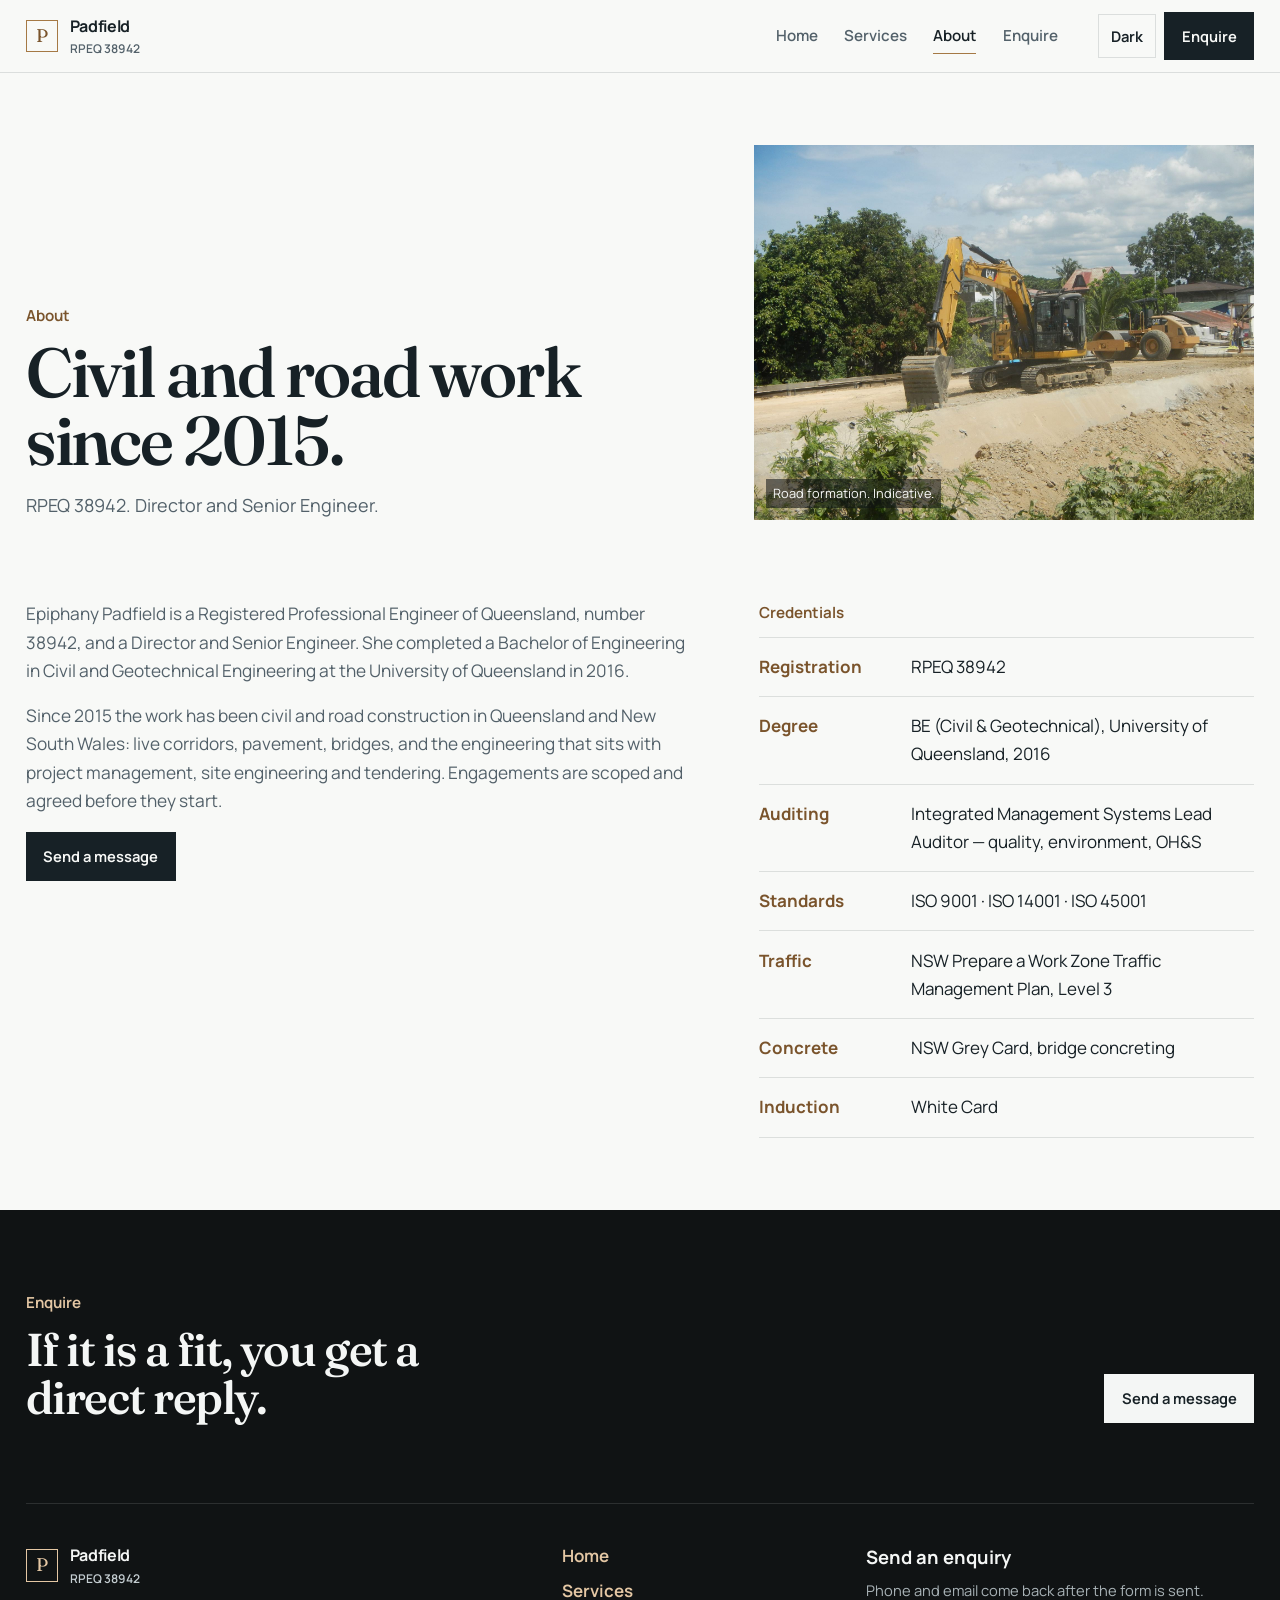
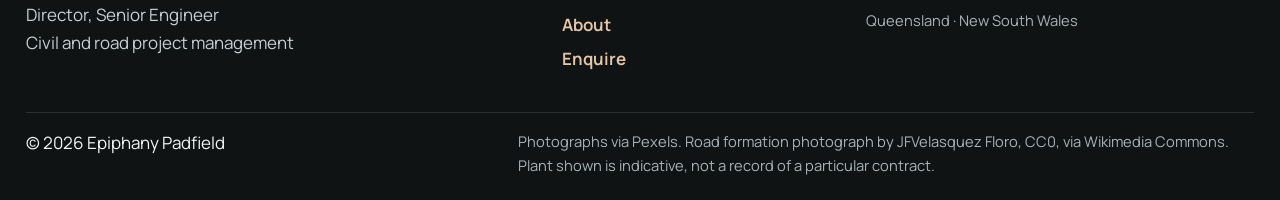
==== about.html @ 86256033 "Replace the project list with services, a short career note, and client names. Co-authored-by: Curso" ====
<!DOCTYPE html>
<html lang="en">
<head>
  <meta charset="utf-8">
  <meta name="viewport" content="width=device-width, initial-scale=1">
  <title>About · Epiphany Padfield · RPEQ 38942</title>
  <meta name="description" content="Epiphany Padfield is RPEQ 38942, a civil and geotechnical engineer from the University of Queensland. Civil and road work in Queensland and New South Wales since 2015.">
  <meta name="theme-color" content="#1A1E21">
  <link rel="icon" href="assets/favicon.svg" type="image/svg+xml">
  <link rel="preconnect" href="https://fonts.googleapis.com">
  <link rel="preconnect" href="https://fonts.gstatic.com" crossorigin>
  <link href="https://fonts.googleapis.com/css2?family=Fraunces:opsz,wght@9..144,500..650&family=Manrope:wght@400;500;600;700&display=swap" rel="stylesheet">
  <link rel="stylesheet" href="styles.css">
  <script>
    try {
      var saved = localStorage.getItem("padfield-theme");
      var theme = saved || (matchMedia("(prefers-color-scheme: light)").matches ? "light" : "dark");
      document.documentElement.setAttribute("data-theme", theme);
      document.documentElement.classList.add("js");
      var meta = document.querySelector('meta[name="theme-color"]');
      if (meta) meta.setAttribute("content", theme === "light" ? "#F8F9F7" : "#1A1E21");
    } catch (e) {}
  </script>
</head>
<body>
  <a class="skip" href="#content">Skip to content</a>
  <header class="nav">
    <div class="shell nav-bar">
      <a class="wordmark" href="index.html"><span class="mark" aria-hidden="true">P</span><span><strong>Padfield</strong><small>RPEQ 38942</small></span></a>
      <button class="nav-toggle" id="navToggle" type="button" aria-expanded="false" aria-controls="siteNav">Menu</button>
      <nav id="siteNav" aria-label="Pages">
        <a href="index.html">Home</a>
        <a href="services.html">Services</a>
        <a href="about.html" aria-current="page">About</a>
        <a href="enquire.html">Enquire</a>
      </nav>
      <div class="nav-tools">
        <button type="button" class="theme-toggle" id="themeToggle">Light</button>
        <a class="nav-cta" href="enquire.html">Enquire</a>
      </div>
    </div>
  </header>

  <main id="content">
    <header class="page-hero">
      <div class="shell page-hero-grid">
        <div>
          <p class="eyebrow">About</p>
          <h1>Civil and road work since 2015.</h1>
          <p class="lede">RPEQ 38942. Director and Senior Engineer.</p>
        </div>
        <figure class="frame">
          <img src="assets/formation.jpg" alt="Excavator and roller on a road formation" width="1800" height="1350">
          <figcaption>Road formation. Indicative.</figcaption>
        </figure>
      </div>
    </header>

    <div class="shell practice-layout reveal">
      <div class="prose">
        <p>Epiphany Padfield is a Registered Professional Engineer of Queensland, number 38942, and a Director and Senior Engineer. She completed a Bachelor of Engineering in Civil and Geotechnical Engineering at the University of Queensland in 2016.</p>
        <p>Since 2015 the work has been civil and road construction in Queensland and New South Wales: live corridors, pavement, bridges, and the engineering that sits with project management, site engineering and tendering. Engagements are scoped and agreed before they start.</p>
        <p><a class="btn" href="enquire.html">Send a message</a></p>
      </div>
      <div>
        <p class="eyebrow">Credentials</p>
        <ul class="cred-list">
          <li><span>Registration</span>RPEQ 38942</li>
          <li><span>Degree</span>BE (Civil &amp; Geotechnical), University of Queensland, 2016</li>
          <li><span>Auditing</span>Integrated Management Systems Lead Auditor — quality, environment, OH&amp;S</li>
          <li><span>Standards</span>ISO 9001 · ISO 14001 · ISO 45001</li>
          <li><span>Traffic</span>NSW Prepare a Work Zone Traffic Management Plan, Level 3</li>
          <li><span>Concrete</span>NSW Grey Card, bridge concreting</li>
          <li><span>Induction</span>White Card</li>
        </ul>
      </div>
    </div>
  </main>

  <footer class="foot">
    <div class="shell foot-cta">
      <div>
        <p class="eyebrow">Enquire</p>
        <h2>If it is a fit, you get a direct reply.</h2>
      </div>
      <div class="foot-cta-actions">
        <a class="btn" href="enquire.html">Send a message</a>
      </div>
    </div>
    <div class="shell foot-grid">
      <div>
        <a class="wordmark" href="index.html"><span class="mark" aria-hidden="true">P</span><span><strong>Padfield</strong><small>RPEQ 38942</small></span></a>
        <p class="foot-role">Director, Senior Engineer<br>Civil and road project management</p>
      </div>
      <nav aria-label="Footer">
        <a href="index.html">Home</a>
        <a href="services.html">Services</a>
        <a href="about.html">About</a>
        <a href="enquire.html">Enquire</a>
      </nav>
      <div class="foot-contact">
        <a href="enquire.html">Send an enquiry</a>
        <p class="fine">Phone and email come back after the form is sent.</p>
        <p class="fine">Queensland · New South Wales</p>
      </div>
    </div>
    <div class="shell foot-base">
      <p>© 2026 Epiphany Padfield</p>
      <p class="fine">Photographs via Pexels. Road formation photograph by JFVelasquez Floro, CC0, via Wikimedia Commons. Plant shown is indicative, not a record of a particular contract.</p>
    </div>
  </footer>
  <script src="main.js"></script>
</body>
</html>
---- styles.css ----
:root {
  --bg: #1a1e21;
  --bg-soft: #22272b;
  --bg-deep: #121518;
  --surface: #2a3035;
  --ink: #f4f6f5;
  --muted: #b4bec3;
  --line: rgba(244, 246, 245, 0.14);
  --bronze: #c4a078;
  --bronze-text: #e4c7a4;
  --steel: #8aadc0;
  --nav: rgba(26, 30, 33, 0.92);
  --btn-bg: #f4f6f5;
  --btn-ink: #172126;
  --danger: #e7b4a4;
  --shadow: 0 18px 40px rgba(0, 0, 0, 0.28);
  --serif: "Fraunces", "Iowan Old Style", Georgia, serif;
  --sans: "Manrope", "Segoe UI", sans-serif;
  --nav-h: 4.5rem;
  color-scheme: dark;
}

html[data-theme="light"] {
  --bg: #f8f9f7;
  --bg-soft: #f0f2f1;
  --bg-deep: #172126;
  --surface: #ffffff;
  --ink: #172126;
  --muted: #53616a;
  --line: rgba(23, 33, 38, 0.12);
  --bronze: #a57945;
  --bronze-text: #7a542c;
  --steel: #476574;
  --nav: rgba(248, 249, 247, 0.92);
  --btn-bg: #172126;
  --btn-ink: #f8f9f7;
  --danger: #8c3a2c;
  --shadow: 0 16px 40px rgba(23, 33, 38, 0.08);
  color-scheme: light;
}

* { box-sizing: border-box; }
html { scroll-behavior: smooth; background: var(--bg); }
body {
  margin: 0;
  background: var(--bg);
  color: var(--ink);
  font-family: var(--sans);
  font-size: 1.0625rem;
  font-weight: 400;
  line-height: 1.65;
  transition: background-color 0.35s ease, color 0.35s ease;
}
img, video { max-width: 100%; display: block; }
a { color: inherit; }
:focus-visible { outline: 2px solid var(--steel); outline-offset: 3px; }
.skip {
  position: absolute;
  left: 1rem;
  top: -4rem;
  background: var(--bronze-text);
  color: #172126;
  padding: 0.5rem 0.8rem;
  z-index: 40;
}
.skip:focus { top: 0.75rem; }

.shell { width: min(1240px, calc(100% - clamp(1.5rem, 4vw, 4.5rem))); margin-inline: auto; }
h1, h2, h3, .pcard-value, .record-value strong, .numeral {
  font-family: var(--serif);
  font-weight: 560;
  font-optical-sizing: auto;
  letter-spacing: -0.03em;
}
h1 { margin: 0; font-size: clamp(2.8rem, 5.4vw, 5.4rem); line-height: 0.98; }
h2 { margin: 0; font-size: clamp(2.15rem, 3.6vw, 3.5rem); line-height: 1.05; }
h3 { margin: 0; font-size: clamp(1.45rem, 2vw, 1.85rem); line-height: 1.15; font-weight: 560; }
p { margin: 0; }
.lede, .section-copy { color: var(--muted); max-width: 40rem; font-size: 1.125rem; }
.eyebrow {
  margin: 0 0 0.7rem;
  font-weight: 650;
  font-size: 0.95rem;
  color: var(--bronze-text);
}

.nav {
  position: sticky;
  top: 0;
  z-index: 30;
  background: var(--nav);
  backdrop-filter: blur(16px);
  border-bottom: 1px solid var(--line);
}
.nav-bar {
  min-height: var(--nav-h);
  display: flex;
  align-items: center;
  gap: 1rem;
}
.wordmark {
  display: flex;
  align-items: center;
  gap: 0.7rem;
  text-decoration: none;
  margin-right: auto;
}
.mark {
  width: 2.05rem;
  height: 2.05rem;
  display: grid;
  place-items: center;
  border: 1px solid var(--bronze);
  color: var(--bronze-text);
  font-family: var(--serif);
  font-size: 1.15rem;
  line-height: 1;
}
.wordmark strong { display: block; font-weight: 700; letter-spacing: -0.02em; font-size: 1rem; }
.wordmark small { display: block; color: var(--muted); font-size: 0.75rem; font-weight: 600; letter-spacing: 0.01em; }
.nav-toggle {
  display: none;
  border: 1px solid var(--line);
  background: transparent;
  color: var(--ink);
  font: inherit;
  font-weight: 650;
  padding: 0.5rem 0.7rem;
  cursor: pointer;
}
#siteNav { display: flex; align-items: center; gap: 0.15rem; }
#siteNav a {
  position: relative;
  text-decoration: none;
  color: var(--muted);
  font-weight: 600;
  font-size: 0.95rem;
  padding: 0.7rem 0.75rem;
}
#siteNav a::after {
  content: "";
  position: absolute;
  left: 0.75rem;
  right: 0.75rem;
  bottom: 0.35rem;
  height: 1px;
  background: var(--bronze);
  transform: scaleX(0);
  transform-origin: left center;
  transition: transform 0.35s ease;
}
#siteNav a:hover { color: var(--ink); }
#siteNav a:hover::after,
#siteNav a[aria-current="page"]::after { transform: scaleX(1); }
#siteNav a[aria-current="page"] { color: var(--ink); }
.nav-tools { display: flex; align-items: center; gap: 0.5rem; margin-left: 0.75rem; }
.theme-toggle, .nav-cta, .btn {
  font: inherit;
  font-weight: 650;
  font-size: 0.92rem;
  cursor: pointer;
  text-decoration: none;
  border: 1px solid transparent;
}
.theme-toggle {
  background: transparent;
  color: var(--ink);
  border-color: var(--line);
  padding: 0.55rem 0.75rem;
}
.theme-toggle:hover, .nav-cta:hover, .btn:hover { transform: translateY(-1px); }
.nav-cta, .btn {
  display: inline-flex;
  align-items: center;
  justify-content: center;
  background: var(--btn-bg);
  color: var(--btn-ink);
  padding: 0.7rem 1.05rem;
  transition: transform 0.25s ease, background-color 0.25s ease, color 0.25s ease, border-color 0.25s ease;
}
.btn:active, .nav-cta:active, .theme-toggle:active { transform: translateY(0); }
.btn-ghost {
  background: transparent;
  color: #f7f8f6;
  border-color: rgba(247, 248, 246, 0.45);
}
.btn-line {
  background: transparent;
  color: var(--ink);
  border-color: var(--line);
}
.btn-line:hover { border-color: var(--ink); }
.link {
  color: var(--steel);
  font-weight: 700;
  text-underline-offset: 0.22em;
}
.link:hover { color: var(--ink); }

.hero {
  position: relative;
  height: min(640px, 70vh);
  min-height: 520px;
  color: #f7f8f6;
  display: flex;
  align-items: flex-end;
  overflow: hidden;
}
.hero-media {
  position: absolute;
  inset: 0;
  transform: scale(1.06);
}
.hero-media img,
.hero-media video {
  width: 100%;
  height: 100%;
  object-fit: cover;
  object-position: center 62%;
  position: absolute;
  inset: 0;
}
.hero-shade {
  position: absolute;
  inset: 0;
  background:
    linear-gradient(180deg, rgba(18, 21, 24, 0.18) 0%, rgba(18, 21, 24, 0.12) 40%, rgba(18, 21, 24, 0.78) 100%),
    linear-gradient(90deg, rgba(18, 21, 24, 0.72) 0%, rgba(18, 21, 24, 0.25) 52%, rgba(18, 21, 24, 0.05) 100%);
}
.hero-copy { position: relative; z-index: 1; padding-bottom: 4.75rem; }
.hero-copy-inner { max-width: 40rem; }
.hero h1 { color: #fff; font-size: clamp(3.3rem, 6.2vw, 5.8rem); }
.hero .eyebrow { color: #e4c7a4; }
.hero-role { margin: 0.85rem 0 0; font-size: 1.2rem; font-weight: 600; color: rgba(247, 248, 246, 0.94); }
.hero .lede { margin-top: 0.9rem; color: rgba(247, 248, 246, 0.86); }
.hero-actions { display: flex; flex-wrap: wrap; gap: 0.7rem; margin-top: 1.35rem; }
.photo-note {
  position: absolute;
  z-index: 2;
  right: clamp(1rem, 3vw, 2rem);
  bottom: 4.6rem;
  margin: 0;
  font-size: 0.8rem;
  color: #f7f8f6;
  background: rgba(16, 19, 20, 0.55);
  padding: 0.3rem 0.5rem;
}

.proof { position: relative; z-index: 2; margin-top: -2.6rem; }
.proof ul {
  display: grid;
  grid-template-columns: repeat(4, 1fr);
  list-style: none;
  margin: 0;
  padding: 0;
  background: var(--surface);
  border: 1px solid var(--line);
  box-shadow: var(--shadow);
}
.proof li { padding: 1.25rem 1.3rem; }
.proof li + li { box-shadow: inset 1px 0 0 var(--line); }
.proof span { display: block; color: var(--muted); font-size: 0.95rem; }
.proof strong { display: block; margin-top: 0.15rem; font-size: 1.2rem; font-weight: 700; letter-spacing: -0.02em; }

.block { padding: clamp(4rem, 8vw, 6.5rem) 0; }
.band-soft { background: var(--bg-soft); }
.band-deep { background: var(--bg-deep); color: #f4f6f5; }
.band-deep .eyebrow, .band-deep .link { color: #e4c7a4; }
.band-deep .link:hover { color: #fff; }
.band-deep .section-copy, .band-deep .pcard-meta, .band-deep .pcard-role { color: #c5ced2; }
.split-head {
  display: grid;
  grid-template-columns: 1.25fr 0.75fr;
  gap: 2rem 3rem;
  align-items: end;
  margin-bottom: 1.75rem;
}
.split-head .section-copy { margin-top: 0.35rem; }

.bento {
  display: grid;
  grid-template-columns: 1.35fr 1fr 1fr;
  gap: 0.85rem;
}
.tile {
  display: flex;
  flex-direction: column;
  justify-content: space-between;
  gap: 1.25rem;
  min-height: 190px;
  padding: 1.25rem 1.25rem 1.15rem;
  background: var(--surface);
  color: var(--ink);
  text-decoration: none;
  border: 1px solid var(--line);
  transition: transform 0.4s ease, border-color 0.4s ease, box-shadow 0.4s ease;
}
.tile:hover { transform: translateY(-4px); border-color: color-mix(in srgb, var(--bronze) 50%, var(--line)); box-shadow: var(--shadow); }
.tile .idx { font-weight: 700; color: var(--bronze-text); font-variant-numeric: tabular-nums; }
.tile p { color: var(--muted); }
.tile-lead {
  grid-row: span 2;
  position: relative;
  min-height: 420px;
  color: #f7f8f6;
  border: 0;
  overflow: hidden;
  padding: 0;
}
.tile-lead img { position: absolute; inset: 0; width: 100%; height: 100%; object-fit: cover; transition: transform 0.8s ease; }
.tile-lead:hover img { transform: scale(1.04); }
.tile-lead::after {
  content: "";
  position: absolute;
  inset: 0;
  background: linear-gradient(180deg, rgba(16, 19, 20, 0.05) 15%, rgba(16, 19, 20, 0.84) 100%);
}
.tile-lead .tile-body { position: relative; z-index: 1; margin-top: auto; padding: 1.35rem; }
.tile-lead .idx, .tile-lead h3 { color: #f7f8f6; }
.tile-lead .idx { color: #e4c7a4; }
.tile-lead p { color: rgba(247, 248, 246, 0.88); }

.project-grid { display: grid; grid-template-columns: 1.25fr 1fr; gap: 0.85rem; margin-top: 2rem; }
.pcard {
  display: flex;
  flex-direction: column;
  justify-content: flex-end;
  gap: 0.35rem;
  min-height: 230px;
  padding: 1.4rem;
  text-decoration: none;
  color: #f4f6f5;
  background: rgba(244, 246, 245, 0.04);
  border: 1px solid rgba(244, 246, 245, 0.14);
  transition: transform 0.4s ease, background-color 0.4s ease, border-color 0.4s ease;
}
.pcard:hover { transform: translateY(-4px); background: rgba(244, 246, 245, 0.08); border-color: rgba(228, 199, 164, 0.75); }
.pcard-lead { grid-row: span 2; min-height: 100%; justify-content: space-between; }
.pcard-kicker { color: #e4c7a4; font-weight: 650; font-size: 0.95rem; }
.pcard-value { margin: 0.15rem 0 0.4rem; font-size: clamp(3.2rem, 5vw, 5rem); line-height: 0.9; color: #f7f8f6; }
.pcard-role { font-weight: 650; color: #f4f6f5; }
.offer-grid { display: grid; grid-template-columns: 1.2fr 0.8fr; gap: 0.85rem; }
.offer {
  background: var(--surface);
  border: 1px solid var(--line);
  padding: 1.5rem 1.4rem 0.4rem;
}
.offer h3 { margin-bottom: 0.4rem; }
.offer ul { list-style: none; margin: 0.6rem 0 0; padding: 0; }
.offer li {
  display: grid;
  gap: 0.2rem;
  padding: 0.95rem 0;
  border-top: 1px solid var(--line);
}
.offer li strong { font-size: 1.12rem; letter-spacing: -0.02em; }
.offer li span, .offer-note { color: var(--muted); }
.offer-note { margin: 0.15rem 0 1rem; font-size: 0.92rem; }
.clients {
  display: grid;
  grid-template-columns: repeat(4, 1fr);
  gap: 0.85rem;
  list-style: none;
  margin: 1.5rem 0 0;
  padding: 0;
}
.clients li {
  margin: 0;
  background: var(--surface);
  border: 1px solid var(--line);
  padding: 1.35rem 1.15rem;
  font-family: var(--serif);
  font-weight: 560;
  font-size: clamp(1.35rem, 2vw, 1.7rem);
  line-height: 1.15;
  letter-spacing: -0.03em;
}
.more { margin-top: 1.4rem; }
.page-end { padding: 2.2rem 0 3.5rem; }

.gallery { padding-bottom: clamp(3rem, 6vw, 5rem); }
.gallery-grid {
  display: grid;
  grid-template-columns: 1.45fr 1fr;
  grid-template-rows: 210px 210px;
  gap: 0.75rem;
}
.gallery-grid figure { margin: 0; position: relative; overflow: hidden; background: #121518; }
.gallery-grid img { width: 100%; height: 100%; object-fit: cover; transition: transform 0.8s ease; }
.gallery-grid figure:hover img { transform: scale(1.04); }
.gallery-main { grid-row: span 2; }
.gallery figcaption, .frame figcaption, .service-visual figcaption {
  position: absolute;
  z-index: 1;
  left: 0.75rem;
  bottom: 0.75rem;
  margin: 0;
  font-size: 0.8rem;
  color: #f7f8f6;
  background: rgba(16, 19, 20, 0.55);
  padding: 0.25rem 0.45rem;
}
.gallery-note { margin-top: 0.8rem; color: var(--muted); max-width: 46rem; }

.practice-split {
  display: grid;
  grid-template-columns: 0.9fr 1.1fr;
  gap: clamp(1.5rem, 4vw, 4rem);
  align-items: center;
}
.frame { margin: 0; position: relative; overflow: hidden; background: #121518; min-height: 280px; }
.frame img { width: 100%; height: 100%; object-fit: cover; min-height: 420px; transition: transform 0.8s ease; }
.practice-split:hover img { transform: scale(1.03); }
.practice-copy { display: grid; gap: 1rem; }
.practice-copy p { max-width: 40rem; color: var(--muted); }
.practice-copy h2 { color: var(--ink); }

.page-hero { padding: clamp(2.4rem, 6vw, 4.5rem) 0 0.5rem; }
.page-hero-grid {
  display: grid;
  grid-template-columns: 1.15fr 0.85fr;
  gap: clamp(1.5rem, 4vw, 3.5rem);
  align-items: end;
}
.page-hero .lede { margin-top: 1rem; }
.page-hero .frame img { min-height: 280px; max-height: 420px; }

.service-row {
  display: grid;
  grid-template-columns: 1.05fr 0.95fr;
  gap: clamp(1.25rem, 4vw, 4rem);
  align-items: center;
  padding: clamp(2rem, 4vw, 3.4rem) 0;
  border-top: 1px solid var(--line);
  scroll-margin-top: 5.5rem;
}
.service-row:last-child { border-bottom: 1px solid var(--line); }
.service-copy .idx {
  display: block;
  font-family: var(--serif);
  font-size: clamp(2.4rem, 4vw, 3.4rem);
  line-height: 0.9;
  color: var(--bronze-text);
  margin-bottom: 0.75rem;
}
.service-copy h2 { font-size: clamp(1.8rem, 3vw, 2.6rem); margin-bottom: 0.75rem; }
.service-copy p { color: var(--muted); max-width: 38rem; }
.service-visual {
  position: relative;
  min-height: 280px;
  overflow: hidden;
  background: var(--bg-soft);
}
.service-visual img { position: absolute; inset: 0; width: 100%; height: 100%; object-fit: cover; transition: transform 0.8s ease; }
.service-row:hover img { transform: scale(1.04); }
.service-row:nth-child(even) .service-visual { order: -1; }
.numeral {
  position: absolute;
  inset: 0;
  display: grid;
  place-items: center;
  font-size: clamp(5rem, 10vw, 8rem);
  color: var(--bronze);
  line-height: 1;
}

.records { display: grid; grid-template-columns: 1fr 1fr; gap: 0.9rem; padding: 2rem 0 1rem; }
.record {
  background: var(--surface);
  border: 1px solid var(--line);
  padding: 1.35rem 1.35rem 1.15rem;
  display: flex;
  flex-direction: column;
  gap: 0.45rem;
  scroll-margin-top: 5.5rem;
  transition: transform 0.35s ease, border-color 0.35s ease;
}
.record:hover { transform: translateY(-3px); border-color: color-mix(in srgb, var(--bronze) 45%, var(--line)); }
.record:first-child {
  grid-column: 1 / -1;
  display: grid;
  grid-template-columns: 0.7fr 1.3fr;
  gap: 1rem 2rem;
  align-items: end;
  padding: clamp(1.5rem, 3vw, 2.4rem);
}
.record-value span, .pcard-kicker { letter-spacing: 0; }
.record-value strong {
  display: block;
  font-size: clamp(2.6rem, 4vw, 4.6rem);
  line-height: 0.9;
  font-weight: 560;
  color: var(--ink);
}
.record:first-child .record-value strong { font-size: clamp(3.4rem, 6vw, 5.6rem); }
.record-value span { color: var(--bronze-text); font-weight: 700; font-family: var(--sans); letter-spacing: 0; font-size: 0.95rem; }
.record h2 { font-size: clamp(1.55rem, 2.4vw, 2.15rem); }
.record-role { font-weight: 700; }
.record details { margin-top: 0.35rem; }
.record summary {
  cursor: pointer;
  font-weight: 700;
  color: var(--steel);
  list-style: none;
}
.record summary::-webkit-details-marker { display: none; }
.record summary::after { content: " +"; font-weight: 500; }
.record details[open] summary::after { content: " –"; }
.record dl { display: grid; gap: 0.45rem; margin: 0.8rem 0 0; }
.record dl div { display: grid; grid-template-columns: 8rem 1fr; gap: 0.75rem; }
.record dt { color: var(--muted); font-weight: 650; }
.record dd { margin: 0; }
.record .fine { color: var(--muted); margin-top: 0.7rem; }

.practice-layout {
  display: grid;
  grid-template-columns: 1.15fr 0.85fr;
  gap: clamp(2rem, 5vw, 4.5rem);
  align-items: start;
  padding: clamp(2.5rem, 6vw, 4.5rem) 0;
}
.prose { display: grid; gap: 1rem; max-width: 42rem; }
.prose p { color: var(--muted); font-size: 1.08rem; }
.cred-list { list-style: none; margin: 0; padding: 0; }
.cred-list li {
  display: grid;
  grid-template-columns: 8.5rem 1fr;
  gap: 1rem;
  padding: 0.95rem 0;
  border-top: 1px solid var(--line);
}
.cred-list li:last-child { border-bottom: 1px solid var(--line); }
.cred-list span { color: var(--bronze-text); font-weight: 700; }

.enquire-layout {
  display: grid;
  grid-template-columns: 0.82fr 1.18fr;
  gap: clamp(1.5rem, 4vw, 4rem);
  align-items: start;
  padding: clamp(2.8rem, 6vw, 5rem) 0 clamp(3rem, 6vw, 5rem);
}
.enquire-intro { position: sticky; top: 6rem; display: grid; gap: 0.85rem; }
.enquire-intro .lede { margin-top: 0.35rem; }
.contact-line { font-size: 1.35rem; font-weight: 700; text-decoration: none; letter-spacing: -0.02em; }
.contact-line:hover { color: var(--steel); }
.enquire-intro .frame { margin-top: 0.6rem; }
.enquire-intro .frame img { min-height: 220px; max-height: 280px; }
.form-card {
  background: var(--surface);
  border: 1px solid var(--line);
  box-shadow: var(--shadow);
  padding: clamp(1.4rem, 3vw, 2.4rem);
}
form { display: grid; gap: 1.05rem; }
.field { display: grid; gap: 0.4rem; font-weight: 700; font-size: 0.98rem; }
input, select, textarea {
  width: 100%;
  font-family: inherit;
  font-size: 1.0625rem;
  font-weight: 400;
  color: var(--ink);
  background: var(--bg);
  border: 1px solid var(--line);
  padding: 0.85rem 0.9rem;
  border-radius: 0;
}
textarea { resize: vertical; min-height: 9rem; }
select {
  appearance: none;
  background-image: linear-gradient(45deg, transparent 50%, var(--ink) 50%), linear-gradient(135deg, var(--ink) 50%, transparent 50%);
  background-position: calc(100% - 18px) center, calc(100% - 12px) center;
  background-size: 6px 6px, 6px 6px;
  background-repeat: no-repeat;
}
input:focus, select:focus, textarea:focus { outline: none; border-color: var(--steel); box-shadow: 0 0 0 3px color-mix(in srgb, var(--steel) 35%, transparent); }
input:user-invalid, select:user-invalid, textarea:user-invalid { border-color: var(--danger); }
.split { display: grid; grid-template-columns: 1fr 1fr; gap: 1rem; }
.hp { position: absolute; left: -9999px; }
.form-status { min-height: 1.4em; font-weight: 650; color: var(--steel); }
.form-status.is-error { color: var(--danger); }
.contact-reveal { display: grid; gap: 0.25rem; padding-top: 0.35rem; }
.contact-reveal[hidden] { display: none; }
.contact-reveal p { color: var(--muted); font-size: 0.95rem; }
.form-card .btn { justify-self: start; min-width: 11rem; }

.foot { background: #101314; color: #f4f6f5; }
.foot-cta {
  display: grid;
  grid-template-columns: 1.4fr auto;
  gap: 2rem;
  align-items: end;
  padding: clamp(3rem, 7vw, 5rem) 0;
  border-bottom: 1px solid rgba(244, 246, 245, 0.12);
}
.foot .eyebrow { color: #e4c7a4; }
.foot h2 { max-width: 16ch; }
.foot-cta-actions { display: flex; flex-wrap: wrap; gap: 0.7rem; }
.foot .btn { background: #f4f6f5; color: #172126; }
.foot .btn-ghost { background: transparent; color: #f4f6f5; border-color: rgba(244, 246, 245, 0.4); }
.foot .btn-ghost:hover { background: #f4f6f5; color: #172126; }
.foot-grid {
  display: grid;
  grid-template-columns: 1.3fr 0.7fr 1fr;
  gap: 2rem;
  padding: 2.4rem 0;
}
.foot a { color: #e4c7a4; text-decoration: none; }
.foot a:hover { color: #fff; }
.foot .wordmark { color: #f4f6f5; margin: 0 0 0.8rem; }
.foot .mark { color: #e4c7a4; border-color: #e4c7a4; }
.foot .wordmark small { color: #c5ced2; }
.foot-role { color: #c5ced2; }
.foot nav { display: grid; gap: 0.4rem; align-content: start; }
.foot nav a { font-weight: 650; }
.foot-contact { display: grid; gap: 0.35rem; align-content: start; }
.foot-contact a { font-size: 1.15rem; font-weight: 700; color: #f4f6f5; }
.foot-base {
  display: flex;
  justify-content: space-between;
  gap: 1.5rem;
  flex-wrap: wrap;
  padding: 1rem 0 1.4rem;
  border-top: 1px solid rgba(244, 246, 245, 0.12);
}
.fine { color: #a8b2b6; font-size: 0.92rem; max-width: 46rem; }
.foot .fine { color: #a8b2b6; }

.js .reveal { opacity: 0; transform: translateY(16px); transition: opacity 0.7s ease, transform 0.7s ease; }
.js .reveal.is-in { opacity: 1; transform: none; }

@media (max-width: 980px) {
  .bento, .project-grid, .split-head, .page-hero-grid, .practice-split, .practice-layout, .enquire-layout, .service-row, .foot-cta, .foot-grid, .gallery-grid, .offer-grid, .clients {
    grid-template-columns: 1fr;
  }
  .tile-lead, .pcard-lead, .gallery-main, .record:first-child { grid-row: auto; grid-column: auto; }
  .gallery-grid { grid-template-rows: none; }
  .gallery-grid figure, .gallery-main { min-height: 220px; height: 240px; }
  .service-row:nth-child(even) .service-visual { order: 0; }
  .service-visual { min-height: 220px; }
  .enquire-intro { position: static; }
  .records { grid-template-columns: 1fr; }
  .record:first-child { display: flex; }
  .frame img, .page-hero .frame img { min-height: 240px; }
}

@media (max-width: 860px) {
  .nav-toggle { display: inline-flex; }
  .js #siteNav {
    display: none;
    position: absolute;
    left: 0;
    right: 0;
    top: 100%;
    flex-direction: column;
    align-items: stretch;
    gap: 0;
    background: var(--bg);
    border-bottom: 1px solid var(--line);
    padding: 0.4rem 1.25rem 1rem;
  }
  .js .nav.is-open #siteNav { display: flex; }
  #siteNav a { padding: 0.9rem 0; font-size: 1.15rem; border-bottom: 1px solid var(--line); }
  #siteNav a::after { left: 0; right: auto; width: 2.2rem; bottom: 0.55rem; }
  .nav { position: sticky; }
}

@media (max-width: 760px) {
  .hero { height: auto; min-height: 0; display: block; color: var(--ink); overflow: visible; }
  .hero-media { position: relative; height: min(52vw, 280px); transform: none; }
  .hero-shade { background: linear-gradient(180deg, rgba(18, 21, 24, 0) 45%, rgba(18, 21, 24, 0.45) 100%); }
  .hero-copy { padding: 1.35rem 0 0; }
  .hero h1, .hero-role { color: var(--ink); }
  .hero .eyebrow { color: var(--bronze-text); }
  .hero .lede { color: var(--muted); }
  .hero .btn-ghost { color: var(--ink); border-color: var(--line); }
  .hero .photo-note {
    top: calc(min(52vw, 280px) - 2.15rem);
    bottom: auto;
    left: 0.75rem;
    right: auto;
  }
  .proof { margin-top: 1.25rem; }
  .proof ul { grid-template-columns: 1fr 1fr; }
  .proof li:nth-child(odd) { box-shadow: none; }
  .proof li:nth-child(even) { box-shadow: inset 1px 0 0 var(--line); }
  .proof li:nth-child(n + 3) { box-shadow: inset 0 1px 0 var(--line); }
  .proof li:nth-child(even):nth-child(n + 3) { box-shadow: inset 1px 1px 0 var(--line); }
  .split, .cred-list li, .record dl div { grid-template-columns: 1fr; }
  .foot-base { display: grid; }
  .hero-actions .btn, .form-card .btn, .foot-cta-actions .btn { width: 100%; }
}

@media (prefers-reduced-motion: reduce) {
  html { scroll-behavior: auto; }
  .js .reveal { opacity: 1; transform: none; transition: none; }
  .hero-media, .tile, .tile-lead img, .pcard, .record, .gallery-grid img, .frame img, .service-visual img, .btn, .nav-cta, .theme-toggle {
    transition: none;
    transform: none;
  }
  .tile:hover, .pcard:hover, .record:hover, .btn:hover { transform: none; }
}
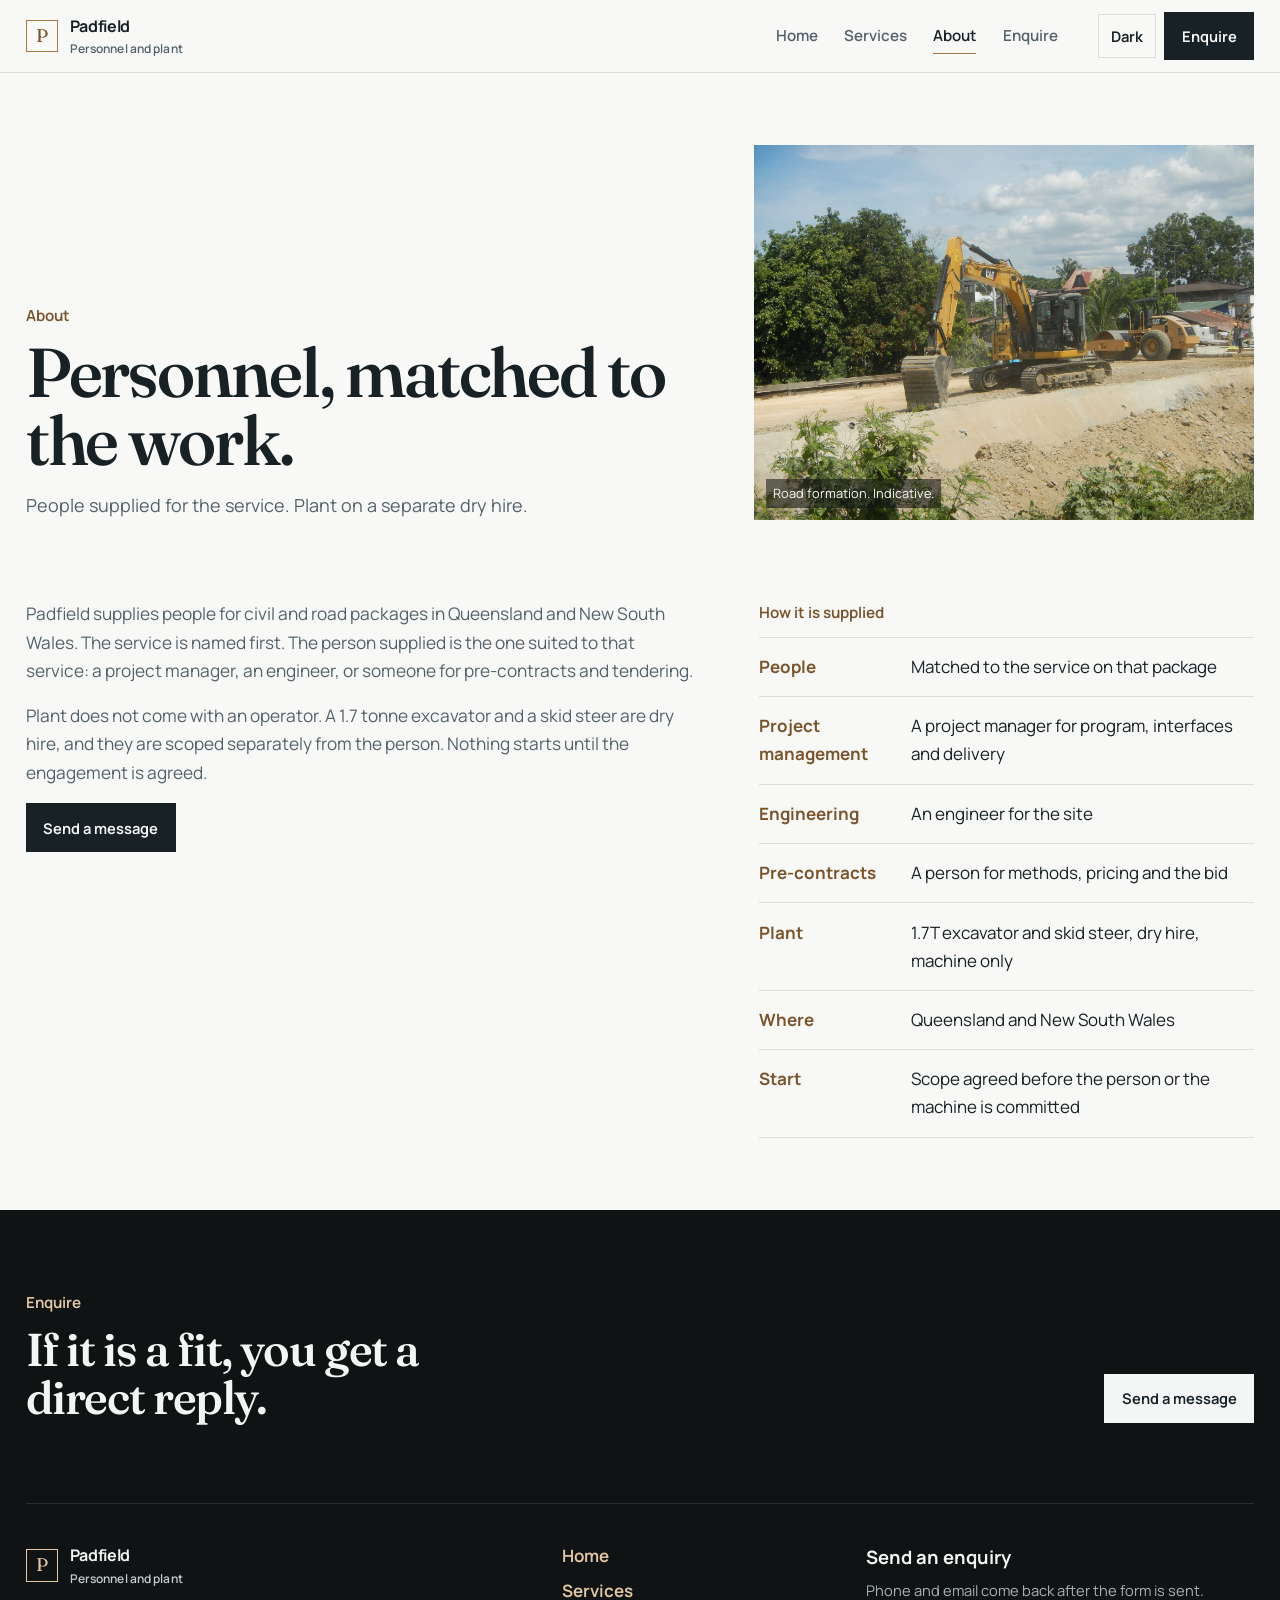
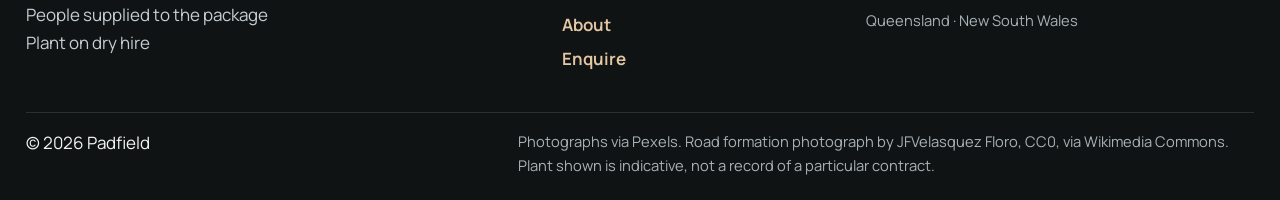
==== commit b036d58e: "Present the site as personnel and plant supply, without a personal name or registration number. Co-a" ====
--- a/about.html
+++ b/about.html
@@ -3,8 +3,8 @@
 <head>
   <meta charset="utf-8">
   <meta name="viewport" content="width=device-width, initial-scale=1">
-  <title>About · Epiphany Padfield · RPEQ 38942</title>
-  <meta name="description" content="Epiphany Padfield is RPEQ 38942, a civil and geotechnical engineer from the University of Queensland. Civil and road work in Queensland and New South Wales since 2015.">
+  <title>About · Padfield</title>
+  <meta name="description" content="Padfield supplies personnel for project management, engineering, and pre-contracts or tendering on civil and road packages in Queensland and New South Wales. Plant is dry hired separately.">
   <meta name="theme-color" content="#1A1E21">
   <link rel="icon" href="assets/favicon.svg" type="image/svg+xml">
   <link rel="preconnect" href="https://fonts.googleapis.com">
@@ -26,7 +26,7 @@
   <a class="skip" href="#content">Skip to content</a>
   <header class="nav">
     <div class="shell nav-bar">
-      <a class="wordmark" href="index.html"><span class="mark" aria-hidden="true">P</span><span><strong>Padfield</strong><small>RPEQ 38942</small></span></a>
+      <a class="wordmark" href="index.html"><span class="mark" aria-hidden="true">P</span><span><strong>Padfield</strong><small>Personnel and plant</small></span></a>
       <button class="nav-toggle" id="navToggle" type="button" aria-expanded="false" aria-controls="siteNav">Menu</button>
       <nav id="siteNav" aria-label="Pages">
         <a href="index.html">Home</a>
@@ -46,8 +46,8 @@
       <div class="shell page-hero-grid">
         <div>
           <p class="eyebrow">About</p>
-          <h1>Civil and road work since 2015.</h1>
-          <p class="lede">RPEQ 38942. Director and Senior Engineer.</p>
+          <h1>Personnel, matched to the work.</h1>
+          <p class="lede">People supplied for the service. Plant on a separate dry hire.</p>
         </div>
         <figure class="frame">
           <img src="assets/formation.jpg" alt="Excavator and roller on a road formation" width="1800" height="1350">
@@ -58,20 +58,20 @@
 
     <div class="shell practice-layout reveal">
       <div class="prose">
-        <p>Epiphany Padfield is a Registered Professional Engineer of Queensland, number 38942, and a Director and Senior Engineer. She completed a Bachelor of Engineering in Civil and Geotechnical Engineering at the University of Queensland in 2016.</p>
-        <p>Since 2015 the work has been civil and road construction in Queensland and New South Wales: live corridors, pavement, bridges, and the engineering that sits with project management, site engineering and tendering. Engagements are scoped and agreed before they start.</p>
+        <p>Padfield supplies people for civil and road packages in Queensland and New South Wales. The service is named first. The person supplied is the one suited to that service: a project manager, an engineer, or someone for pre-contracts and tendering.</p>
+        <p>Plant does not come with an operator. A 1.7 tonne excavator and a skid steer are dry hire, and they are scoped separately from the person. Nothing starts until the engagement is agreed.</p>
         <p><a class="btn" href="enquire.html">Send a message</a></p>
       </div>
       <div>
-        <p class="eyebrow">Credentials</p>
+        <p class="eyebrow">How it is supplied</p>
         <ul class="cred-list">
-          <li><span>Registration</span>RPEQ 38942</li>
-          <li><span>Degree</span>BE (Civil &amp; Geotechnical), University of Queensland, 2016</li>
-          <li><span>Auditing</span>Integrated Management Systems Lead Auditor — quality, environment, OH&amp;S</li>
-          <li><span>Standards</span>ISO 9001 · ISO 14001 · ISO 45001</li>
-          <li><span>Traffic</span>NSW Prepare a Work Zone Traffic Management Plan, Level 3</li>
-          <li><span>Concrete</span>NSW Grey Card, bridge concreting</li>
-          <li><span>Induction</span>White Card</li>
+          <li><span>People</span>Matched to the service on that package</li>
+          <li><span>Project management</span>A project manager for program, interfaces and delivery</li>
+          <li><span>Engineering</span>An engineer for the site</li>
+          <li><span>Pre-contracts</span>A person for methods, pricing and the bid</li>
+          <li><span>Plant</span>1.7T excavator and skid steer, dry hire, machine only</li>
+          <li><span>Where</span>Queensland and New South Wales</li>
+          <li><span>Start</span>Scope agreed before the person or the machine is committed</li>
         </ul>
       </div>
     </div>
@@ -89,8 +89,8 @@
     </div>
     <div class="shell foot-grid">
       <div>
-        <a class="wordmark" href="index.html"><span class="mark" aria-hidden="true">P</span><span><strong>Padfield</strong><small>RPEQ 38942</small></span></a>
-        <p class="foot-role">Director, Senior Engineer<br>Civil and road project management</p>
+        <a class="wordmark" href="index.html"><span class="mark" aria-hidden="true">P</span><span><strong>Padfield</strong><small>Personnel and plant</small></span></a>
+        <p class="foot-role">People supplied to the package<br>Plant on dry hire</p>
       </div>
       <nav aria-label="Footer">
         <a href="index.html">Home</a>
@@ -105,7 +105,7 @@
       </div>
     </div>
     <div class="shell foot-base">
-      <p>© 2026 Epiphany Padfield</p>
+      <p>© 2026 Padfield</p>
       <p class="fine">Photographs via Pexels. Road formation photograph by JFVelasquez Floro, CC0, via Wikimedia Commons. Plant shown is indicative, not a record of a particular contract.</p>
     </div>
   </footer>
